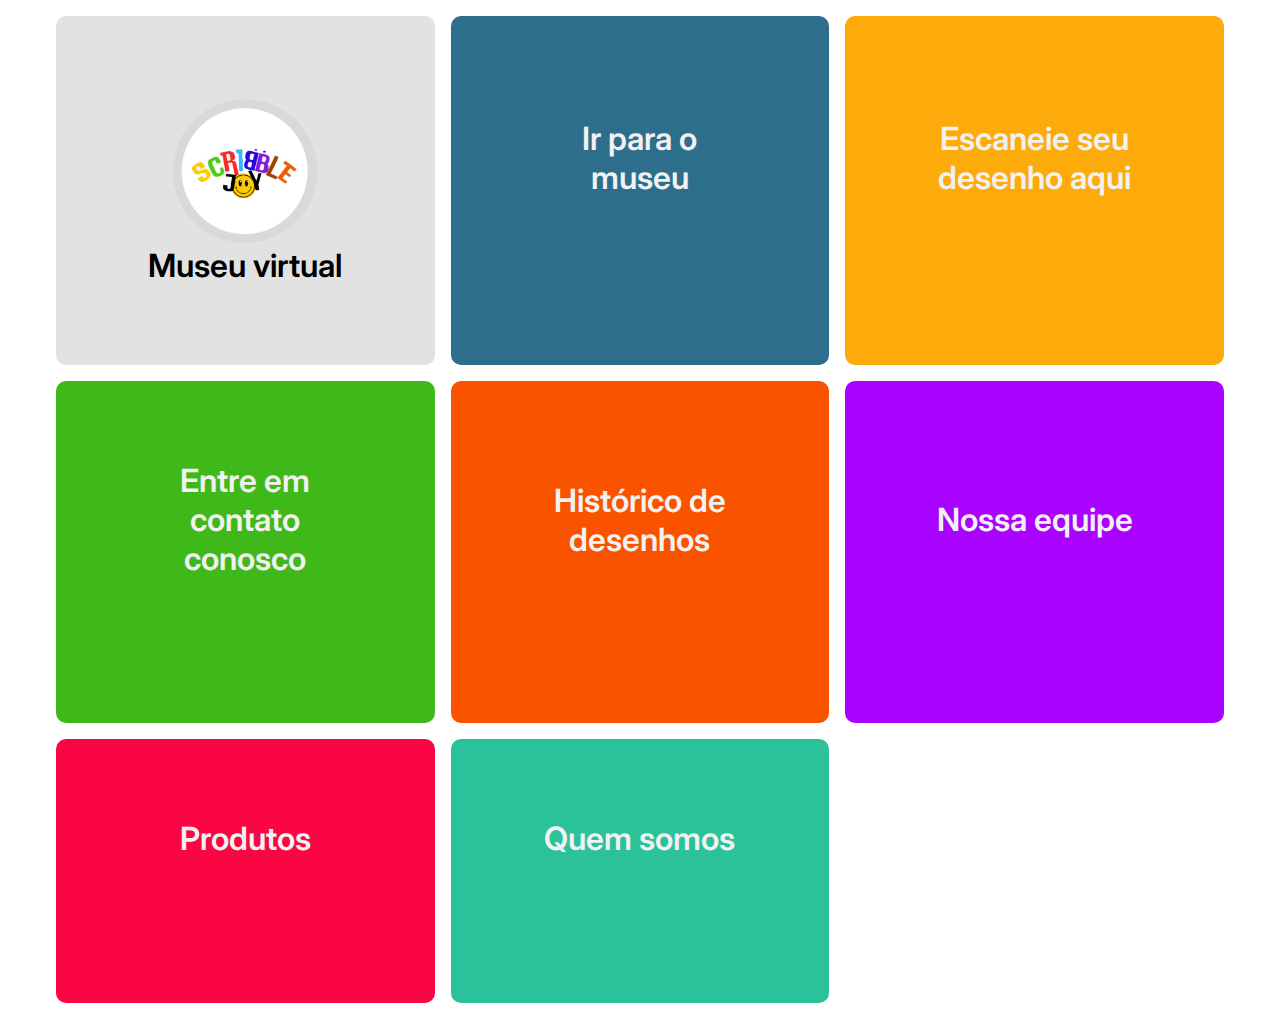
==== index.html @ e20814db "add local changes" ====
<!DOCTYPE html>
<html lang="en">

<head>
  <meta charset="UTF-8">
  <meta name="viewport" content="width=device-width, initial-scale=1.0">
  <link rel="stylesheet" href="./css/styles.css">
  <link rel="stylesheet" href="https://cdnjs.cloudflare.com/ajax/libs/font-awesome/6.6.0/css/all.min.css"
    integrity="sha512-Kc323vGBEqzTmouAECnVceyQqyqdsSiqLQISBL29aUW4U/M7pSPA/gEUZQqv1cwx4OnYxTxve5UMg5GT6L4JJg=="
    crossorigin="anonymous" referrerpolicy="no-referrer" />
  <script defer src="script.js"></script>
  <title>Scribble joy website</title>
</head>

<body>
  <main>
    <section id="title" class="card">
      <img src="./assets/scribble-joy-logo.png" alt="logo" id="logo">
      <p>Museu virtual</p>
    </section>
    <section id="museum-link" class="card">
      <p>Ir para o museu</p>
      <a href="./pages/museum.html"> <i class="fa-regular fa-circle-right arr"></i>
      </a>
    </section>
    <section id="scan-draw" class="card">
      <p>Escaneie seu desenho aqui</p>
      <a href="./pages/scan-draw.html"> <i class="fa-regular fa-circle-right arr"></i>
      </a>
    </section>
    <section id="contact-link" class="card">
      <p>Entre em contato conosco</p>
      <a href="./pages/contact.html"><i class="fa-regular fa-circle-right arr"></i></a>
    </section>

    <section id="drawing-history" class="card">
      <p>Histórico de desenhos</p>
      <a href="./pages/history.html"><i class="fa-regular fa-circle-right arr"></i>
      </a>
    </section>
    <section id="our-team" class="card">
      <p>Nossa equipe</p>
      <a href="./pages/our-team.html"><i class="fa-regular fa-circle-right arr"></i>
      </a>
    </section>
    <section id="products" class="card">
      <p>Produtos</p>
      <a href="pages/products.html"><i class="fa-regular fa-circle-right arr"></i>
      </a>
    </section>
    <section id="who-we-are" class="card">
      <p>Quem somos</p>
      <a href="./pages/about.html"><i class="fa-regular fa-circle-right arr"></i>
      </a>
    </section>
  </main>

</body>

</html>
---- css/styles.css ----
@import url('https://fonts.googleapis.com/css2?family=Inter:wght@100..900&display=swap');


* {
  margin: 0;
  padding: 0;
  box-sizing: border-box;
}

main {
  grid-template-columns: repeat(auto-fit, minmax(300px, 1fr));
  max-width: 1200px;
  margin: 0 auto;
  display: grid;
  font-family: Inter, sans-serif;
  padding: 1rem;
  display: grid;
  gap: 1rem;
}

.arr {
  cursor: pointer;
  margin: 10px;
  font-size: 40pt;
}

.card {
  display: flex;
  flex-direction: column;
  justify-content: center;
  align-items: center;
  padding: 80px;
  border-radius: 10px;
  font-weight: 600;
  text-align: center;
  font-size: 24pt;

}

#logo {
  width: 150px;
}

#title {
  background-color: #e2e2e2;
  color: #000000;
}

#museum-link {
  background-color: #2c6e8b;
  color: #f1f1f1;
}

#scan-draw {
  background-color: #fdab0b;
  color: #f1f1f1;
}

#contact-link {
  background-color: #3fb919;
  color: #f1f1f1;
}

#museum-link {
  background-color: #2c6e8b;
  color: #f1f1f1;
}

#drawing-history {
  background-color: #fa5300;
  color: #f1f1f1;
}

#our-team {
  background-color: #aa02ff;
  color: #f1f1f1;
}

#museum-link {
  background-color: #2c6e8b;
  color: #f1f1f1;
}

#products {
  background-color: #fa0644;
  color: #f1f1f1;
}

#who-we-are {
  background-color: #2bc299;
  color: #f1f1f1;
}
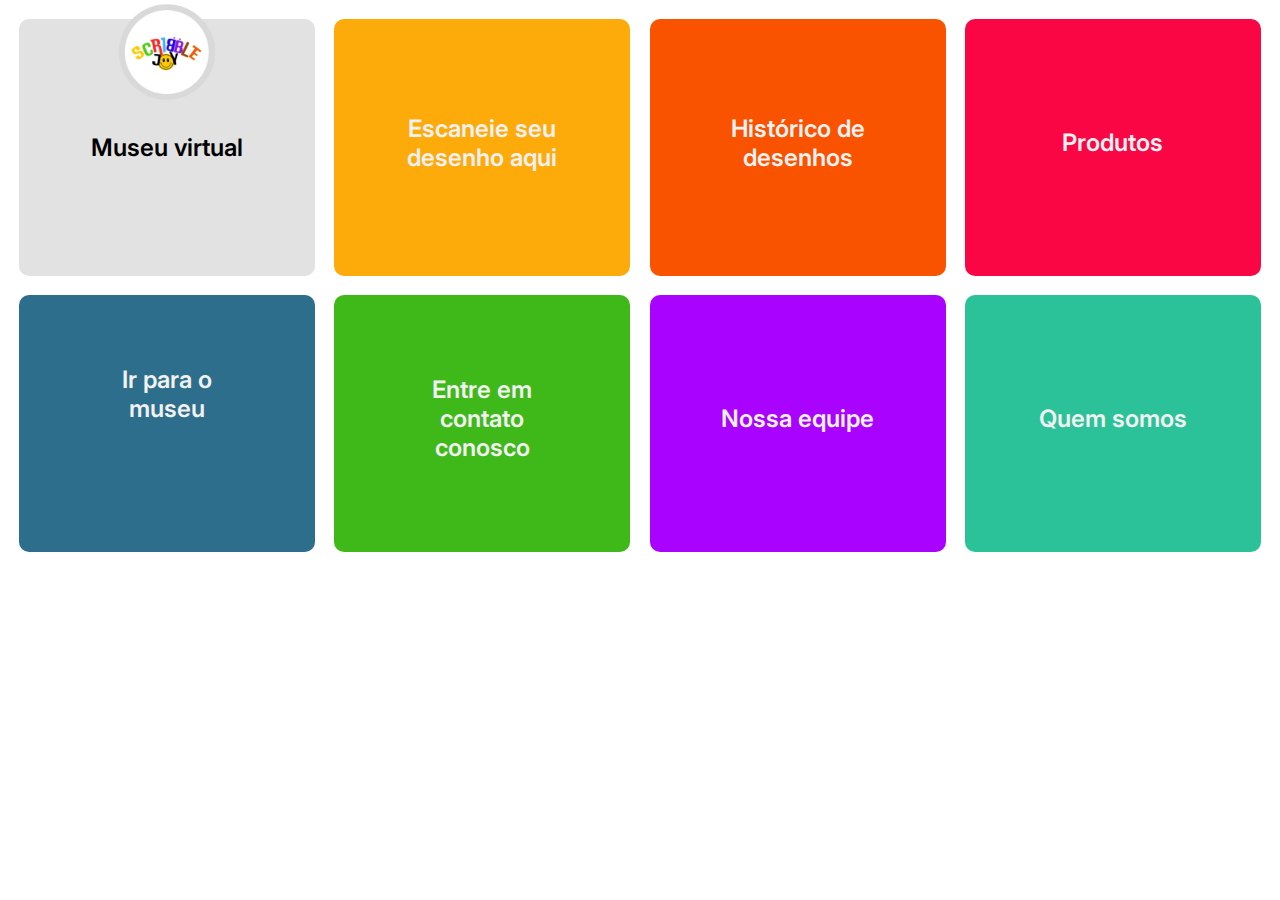
==== commit a97cba39: "edits" ====
--- a/index.html
+++ b/index.html
@@ -14,45 +14,46 @@
 
 <body>
   <main>
-    <section id="title" class="card">
-      <img src="./assets/scribble-joy-logo.png" alt="logo" id="logo">
-      <p>Museu virtual</p>
-    </section>
-    <section id="museum-link" class="card">
-      <p>Ir para o museu</p>
-      <a href="./pages/museum.html"> <i class="fa-regular fa-circle-right arr"></i>
-      </a>
-    </section>
-    <section id="scan-draw" class="card">
-      <p>Escaneie seu desenho aqui</p>
-      <a href="./pages/scan-draw.html"> <i class="fa-regular fa-circle-right arr"></i>
-      </a>
-    </section>
-    <section id="contact-link" class="card">
-      <p>Entre em contato conosco</p>
-      <a href="./pages/contact.html"><i class="fa-regular fa-circle-right arr"></i></a>
-    </section>
-
-    <section id="drawing-history" class="card">
-      <p>Histórico de desenhos</p>
-      <a href="./pages/history.html"><i class="fa-regular fa-circle-right arr"></i>
-      </a>
-    </section>
-    <section id="our-team" class="card">
-      <p>Nossa equipe</p>
-      <a href="./pages/our-team.html"><i class="fa-regular fa-circle-right arr"></i>
-      </a>
-    </section>
-    <section id="products" class="card">
-      <p>Produtos</p>
-      <a href="pages/products.html"><i class="fa-regular fa-circle-right arr"></i>
-      </a>
-    </section>
-    <section id="who-we-are" class="card">
-      <p>Quem somos</p>
-      <a href="./pages/about.html"><i class="fa-regular fa-circle-right arr"></i>
-      </a>
-    </section>
+    <div class="container">
+      <section id="title" class="card">
+        <img src="./assets/scribble-joy-logo.png" alt="logo" id="logo">
+        <p>Museu virtual</p>
+      </section>
+      <section id="scan-draw" class="card">
+        <p>Escaneie seu desenho aqui</p>
+        <a href="./pages/scan-draw.html"><i class="fa-solid fa-circle-plus"></i>
+        </a>
+      </section>
+      <section id="drawing-history" class="card">
+        <p>Histórico de desenhos</p>
+        <a href="./pages/history.html"><i class="fa-solid fa-circle-plus"></i>
+        </a>
+      </section>
+      <section id="products" class="card">
+        <p>Produtos</p>
+        <a href="pages/products.html"><i class="fa-solid fa-circle-plus"></i>
+        </a>
+      </section>
+      <section id="museum-link" class="card">
+        <p>Ir para o museu</p>
+        <a href="./pages/museum.html"> <i class="fa-regular fa-circle-right arr"></i>
+        </a>
+      </section>
+      <section id="contact-link" class="card">
+        <p>Entre em contato conosco</p>
+        <a href="./pages/contact.html"> <i class="fa-solid fa-circle-plus"></i></a>
+      </section>
+      <section id="our-team" class="card">
+        <p>Nossa equipe</p>
+        <a href="./pages/our-team.html"><i class="fa-solid fa-circle-plus"></i>
+        </a>
+      </section>
+      <section id="who-we-are" class="card">
+        <p>Quem somos</p>
+        <a href="./pages/about.html"><i class="fa-solid fa-circle-plus"></i>
+        </a>
+      </section>
+    </div>
   </main>
 
 </body>
--- a/css/styles.css
+++ b/css/styles.css
@@ -1,5 +1,4 @@
 @import url('https://fonts.googleapis.com/css2?family=Inter:wght@100..900&display=swap');
-
 
 * {
   margin: 0;
@@ -8,20 +7,27 @@
 }
 
 main {
-  grid-template-columns: repeat(auto-fit, minmax(300px, 1fr));
-  max-width: 1200px;
+  height: 100vh;
+  width: 100vw;
+}
+
+.container {
+  display: grid;
+  grid-template-columns: repeat(4, minmax(0, 1fr));
+  grid-template-rows: 1fr 1fr;
+  justify-content: center;
+  max-width: 1300px;
   margin: 0 auto;
-  display: grid;
   font-family: Inter, sans-serif;
-  padding: 1rem;
-  display: grid;
-  gap: 1rem;
+  gap: 1.2rem;
+  padding: 1.2rem;
 }
 
 .arr {
+  color: #f1f1f1;
   cursor: pointer;
   margin: 10px;
-  font-size: 40pt;
+  font-size: 30pt;
 }
 
 .card {
@@ -29,16 +35,18 @@
   flex-direction: column;
   justify-content: center;
   align-items: center;
-  padding: 80px;
+  padding: 70px;
   border-radius: 10px;
   font-weight: 600;
   text-align: center;
-  font-size: 24pt;
-
+  font-size: 18pt;
+  gap: 10px;
 }
 
 #logo {
-  width: 150px;
+  position: absolute;
+  top: 2px;
+  width: 100px;
 }
 
 #title {
@@ -56,9 +64,17 @@
   color: #f1f1f1;
 }
 
+#scan-draw i {
+  color: #f1f1f1;
+}
+
 #contact-link {
   background-color: #3fb919;
   color: #f1f1f1;
+}
+
+#contact-link i {
+  color: #fa0644;
 }
 
 #museum-link {
@@ -71,13 +87,16 @@
   color: #f1f1f1;
 }
 
+#drawing-history i {
+  color: #aa02ff;
+}
+
 #our-team {
   background-color: #aa02ff;
   color: #f1f1f1;
 }
 
-#museum-link {
-  background-color: #2c6e8b;
+#our-team i {
   color: #f1f1f1;
 }
 
@@ -86,7 +105,29 @@
   color: #f1f1f1;
 }
 
+#products i {
+  color: #f1f1f1;
+}
+
 #who-we-are {
   background-color: #2bc299;
   color: #f1f1f1;
 }
+
+#who-we-are i {
+  color: #fa5300;
+}
+
+@media (max-width: 900px) {
+  main {
+    grid-template-columns: repeat(2, minmax(0, 1fr));
+    /* 2 colunas em telas menores */
+  }
+}
+
+@media (max-width: 600px) {
+  main {
+    grid-template-columns: 1fr;
+    /* 1 coluna em telas muito pequenas */
+  }
+}
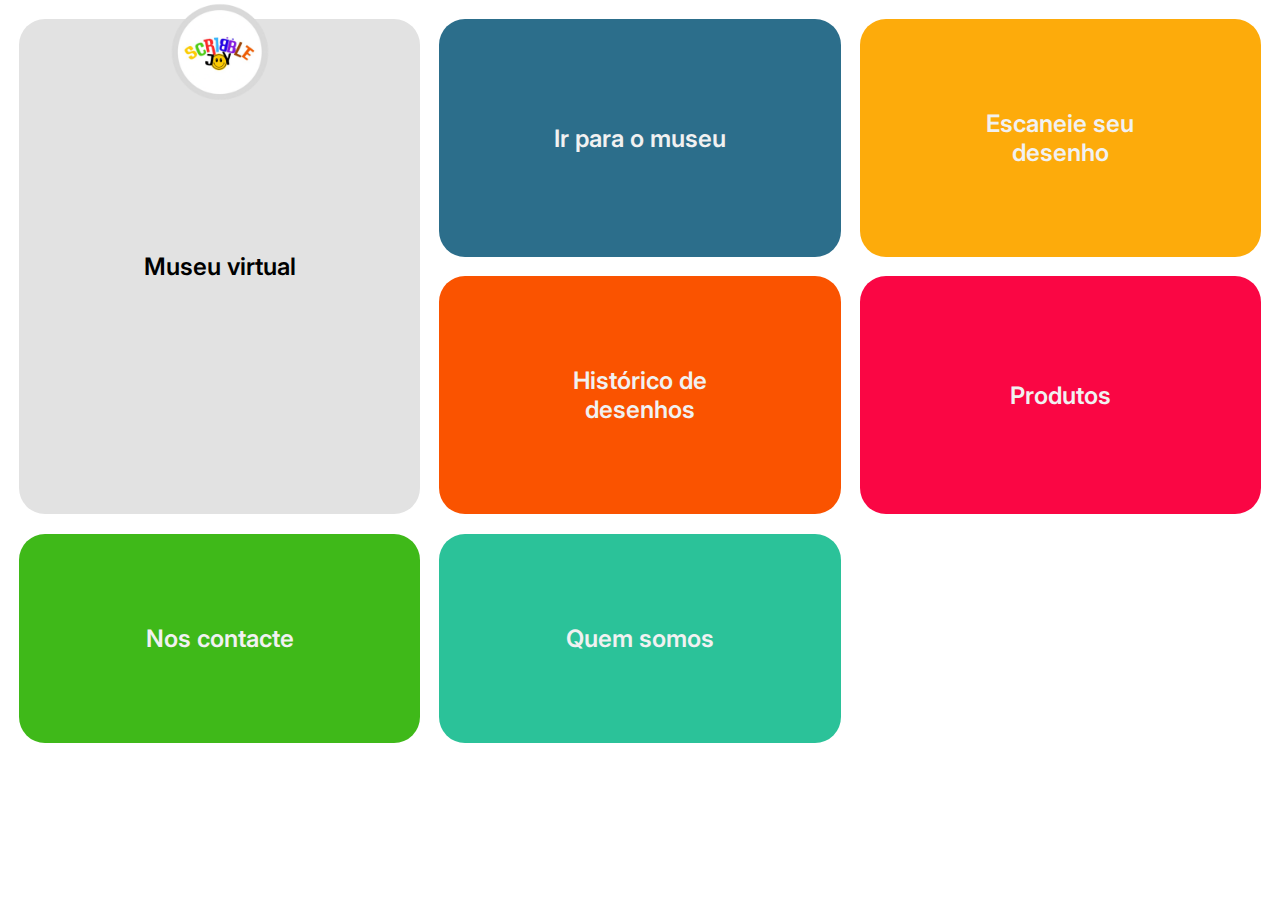
==== commit c2f0f558: "change layout, delete our-team, add plus signs" ====
--- a/index.html
+++ b/index.html
@@ -4,12 +4,12 @@
 <head>
   <meta charset="UTF-8">
   <meta name="viewport" content="width=device-width, initial-scale=1.0">
+  <title>Scribble joy website</title>
   <link rel="stylesheet" href="./css/styles.css">
   <link rel="stylesheet" href="https://cdnjs.cloudflare.com/ajax/libs/font-awesome/6.6.0/css/all.min.css"
     integrity="sha512-Kc323vGBEqzTmouAECnVceyQqyqdsSiqLQISBL29aUW4U/M7pSPA/gEUZQqv1cwx4OnYxTxve5UMg5GT6L4JJg=="
     crossorigin="anonymous" referrerpolicy="no-referrer" />
   <script defer src="script.js"></script>
-  <title>Scribble joy website</title>
 </head>
 
 <body>
@@ -19,38 +19,35 @@
         <img src="./assets/scribble-joy-logo.png" alt="logo" id="logo">
         <p>Museu virtual</p>
       </section>
+      <section id="museum-link" class="card">
+        <a href="./pages/museum.html">
+          <p>Ir para o museu</p>
+          <i class="fa-regular fa-circle-right arr"></i>
+        </a>
+      </section>
       <section id="scan-draw" class="card">
-        <p>Escaneie seu desenho aqui</p>
         <a href="./pages/scan-draw.html"><i class="fa-solid fa-circle-plus"></i>
+          <p>Escaneie seu desenho </p>
         </a>
       </section>
       <section id="drawing-history" class="card">
-        <p>Histórico de desenhos</p>
         <a href="./pages/history.html"><i class="fa-solid fa-circle-plus"></i>
+          <p>Histórico de desenhos</p>
         </a>
       </section>
       <section id="products" class="card">
-        <p>Produtos</p>
         <a href="pages/products.html"><i class="fa-solid fa-circle-plus"></i>
-        </a>
-      </section>
-      <section id="museum-link" class="card">
-        <p>Ir para o museu</p>
-        <a href="./pages/museum.html"> <i class="fa-regular fa-circle-right arr"></i>
+          <p>Produtos</p>
         </a>
       </section>
       <section id="contact-link" class="card">
-        <p>Entre em contato conosco</p>
-        <a href="./pages/contact.html"> <i class="fa-solid fa-circle-plus"></i></a>
-      </section>
-      <section id="our-team" class="card">
-        <p>Nossa equipe</p>
-        <a href="./pages/our-team.html"><i class="fa-solid fa-circle-plus"></i>
+        <a href="./pages/contact.html"> <i class="fa-solid fa-circle-plus"></i>
+          <p>Nos contacte</p>
         </a>
       </section>
       <section id="who-we-are" class="card">
-        <p>Quem somos</p>
         <a href="./pages/about.html"><i class="fa-solid fa-circle-plus"></i>
+          <p>Quem somos</p>
         </a>
       </section>
     </div>
--- a/css/styles.css
+++ b/css/styles.css
@@ -4,6 +4,10 @@
   margin: 0;
   padding: 0;
   box-sizing: border-box;
+}
+
+a {
+  all: unset;
 }
 
 main {
@@ -13,8 +17,7 @@
 
 .container {
   display: grid;
-  grid-template-columns: repeat(4, minmax(0, 1fr));
-  grid-template-rows: 1fr 1fr;
+  grid-template-columns: repeat(auto-fit, minmax(300px, 1fr));
   justify-content: center;
   max-width: 1300px;
   margin: 0 auto;
@@ -35,12 +38,12 @@
   flex-direction: column;
   justify-content: center;
   align-items: center;
-  padding: 70px;
-  border-radius: 10px;
+  padding: 90px;
+  border-radius: 26px;
   font-weight: 600;
   text-align: center;
   font-size: 18pt;
-  gap: 10px;
+  gap: 15px;
 }
 
 #logo {
@@ -50,84 +53,85 @@
 }
 
 #title {
+  grid-row: 1/3;
   background-color: #e2e2e2;
   color: #000000;
 }
 
 #museum-link {
+  position: relative;
   background-color: #2c6e8b;
   color: #f1f1f1;
 }
 
+#museum-link i {
+  position: absolute;
+  top: 180px;
+  right: 120px;
+}
+
 #scan-draw {
+  position: relative;
   background-color: #fdab0b;
   color: #f1f1f1;
 }
 
 #scan-draw i {
+  position: absolute;
+  top: 16px;
+  right: 16px;
   color: #f1f1f1;
 }
 
+#drawing-history {
+  position: relative;
+  background-color: #fa5300;
+  color: #f1f1f1;
+}
+
+#drawing-history i {
+  position: absolute;
+  top: 16px;
+  right: 16px;
+  color: #aa02ff;
+}
+
+#products {
+  position: relative;
+  background-color: #fa0644;
+  color: #f1f1f1;
+}
+
+#products i {
+  position: absolute;
+  top: 16px;
+  right: 16px;
+  color: #f1f1f1;
+}
+
+
 #contact-link {
+  position: relative;
   background-color: #3fb919;
   color: #f1f1f1;
 }
 
 #contact-link i {
+  position: absolute;
+  top: 16px;
+  right: 16px;
   color: #fa0644;
 }
 
-#museum-link {
-  background-color: #2c6e8b;
-  color: #f1f1f1;
-}
-
-#drawing-history {
-  background-color: #fa5300;
-  color: #f1f1f1;
-}
-
-#drawing-history i {
-  color: #aa02ff;
-}
-
-#our-team {
-  background-color: #aa02ff;
-  color: #f1f1f1;
-}
-
-#our-team i {
-  color: #f1f1f1;
-}
-
-#products {
-  background-color: #fa0644;
-  color: #f1f1f1;
-}
-
-#products i {
-  color: #f1f1f1;
-}
-
 #who-we-are {
+  position: relative;
   background-color: #2bc299;
   color: #f1f1f1;
 }
 
 #who-we-are i {
+  position: absolute;
+  top: 16px;
+  right: 16px;
   color: #fa5300;
 }
-
-@media (max-width: 900px) {
-  main {
-    grid-template-columns: repeat(2, minmax(0, 1fr));
-    /* 2 colunas em telas menores */
-  }
-}
-
-@media (max-width: 600px) {
-  main {
-    grid-template-columns: 1fr;
-    /* 1 coluna em telas muito pequenas */
-  }
-}
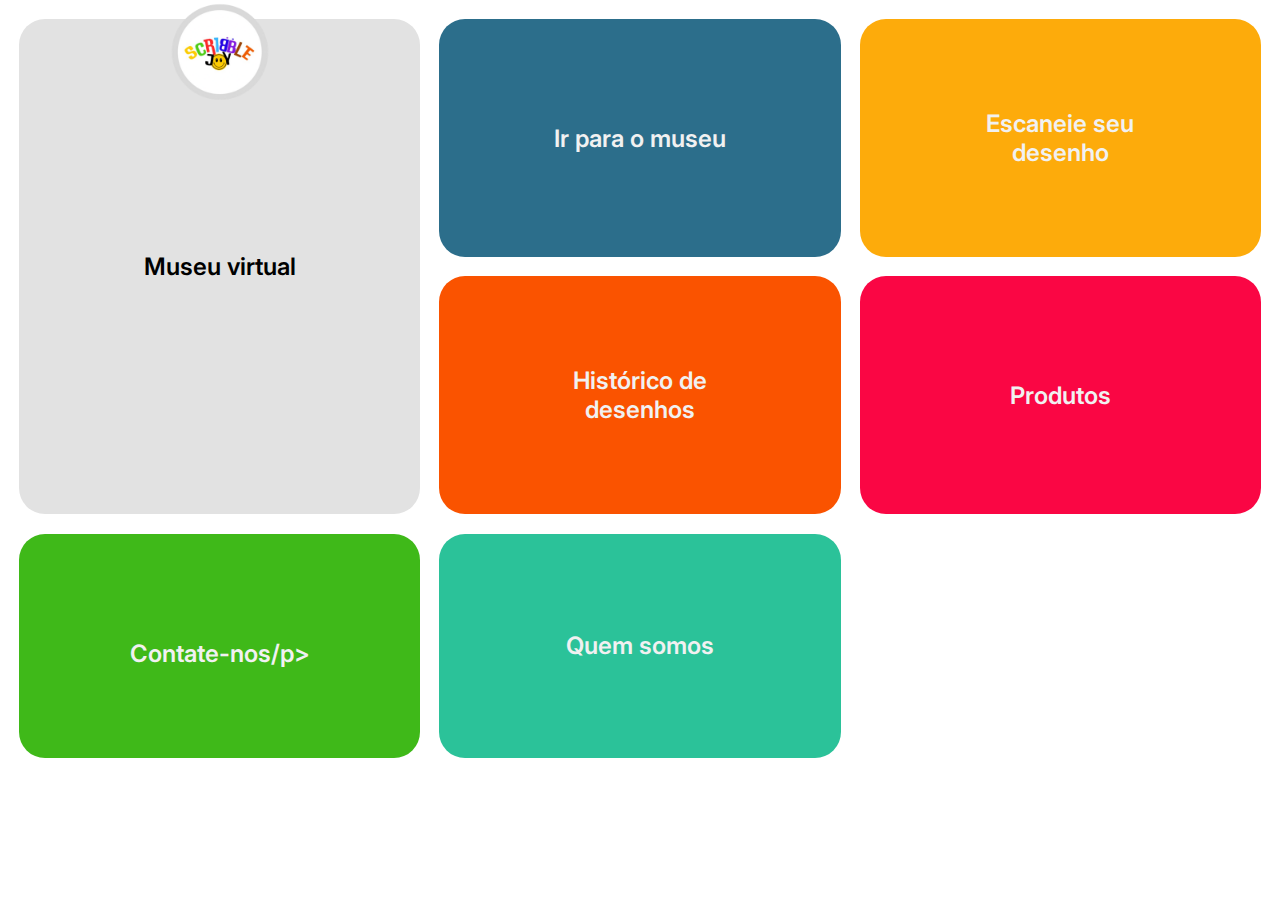
==== commit 92c4dffc: "Update index.html" ====
--- a/index.html
+++ b/index.html
@@ -42,7 +42,7 @@
       </section>
       <section id="contact-link" class="card">
         <a href="./pages/contact.html"> <i class="fa-solid fa-circle-plus"></i>
-          <p>Nos contacte</p>
+          <p>Contate-nos/p>
         </a>
       </section>
       <section id="who-we-are" class="card">
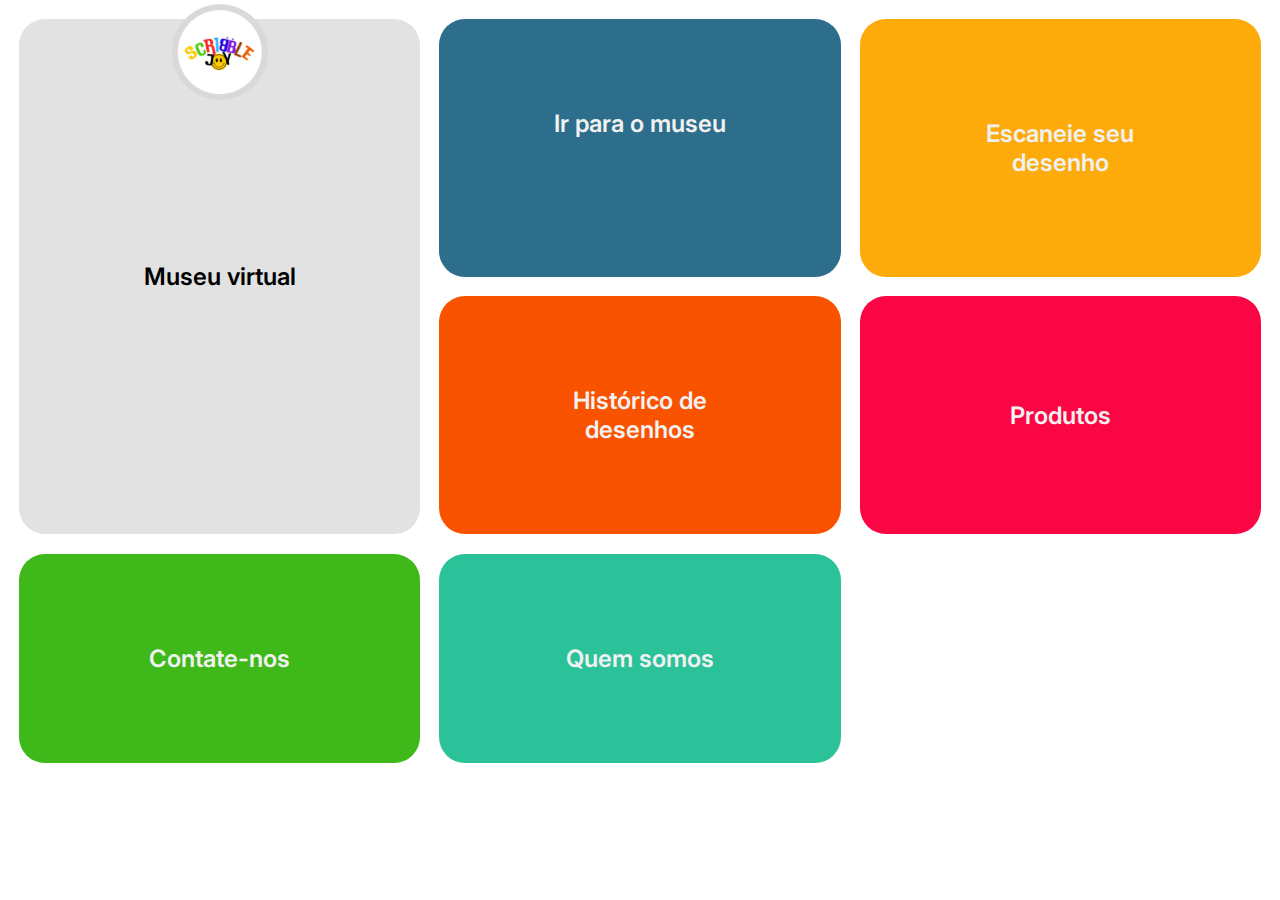
==== commit 5f3f7151: "add scan draw principles" ====
--- a/index.html
+++ b/index.html
@@ -42,7 +42,7 @@
       </section>
       <section id="contact-link" class="card">
         <a href="./pages/contact.html"> <i class="fa-solid fa-circle-plus"></i>
-          <p>Contate-nos/p>
+          <p>Contate-nos</p>
         </a>
       </section>
       <section id="who-we-are" class="card">
--- a/css/styles.css
+++ b/css/styles.css
@@ -4,6 +4,7 @@
   margin: 0;
   padding: 0;
   box-sizing: border-box;
+  font-family: Inter, sans-serif;
 }
 
 a {
@@ -21,7 +22,6 @@
   justify-content: center;
   max-width: 1300px;
   margin: 0 auto;
-  font-family: Inter, sans-serif;
   gap: 1.2rem;
   padding: 1.2rem;
 }
@@ -59,15 +59,8 @@
 }
 
 #museum-link {
-  position: relative;
   background-color: #2c6e8b;
   color: #f1f1f1;
-}
-
-#museum-link i {
-  position: absolute;
-  top: 180px;
-  right: 120px;
 }
 
 #scan-draw {
